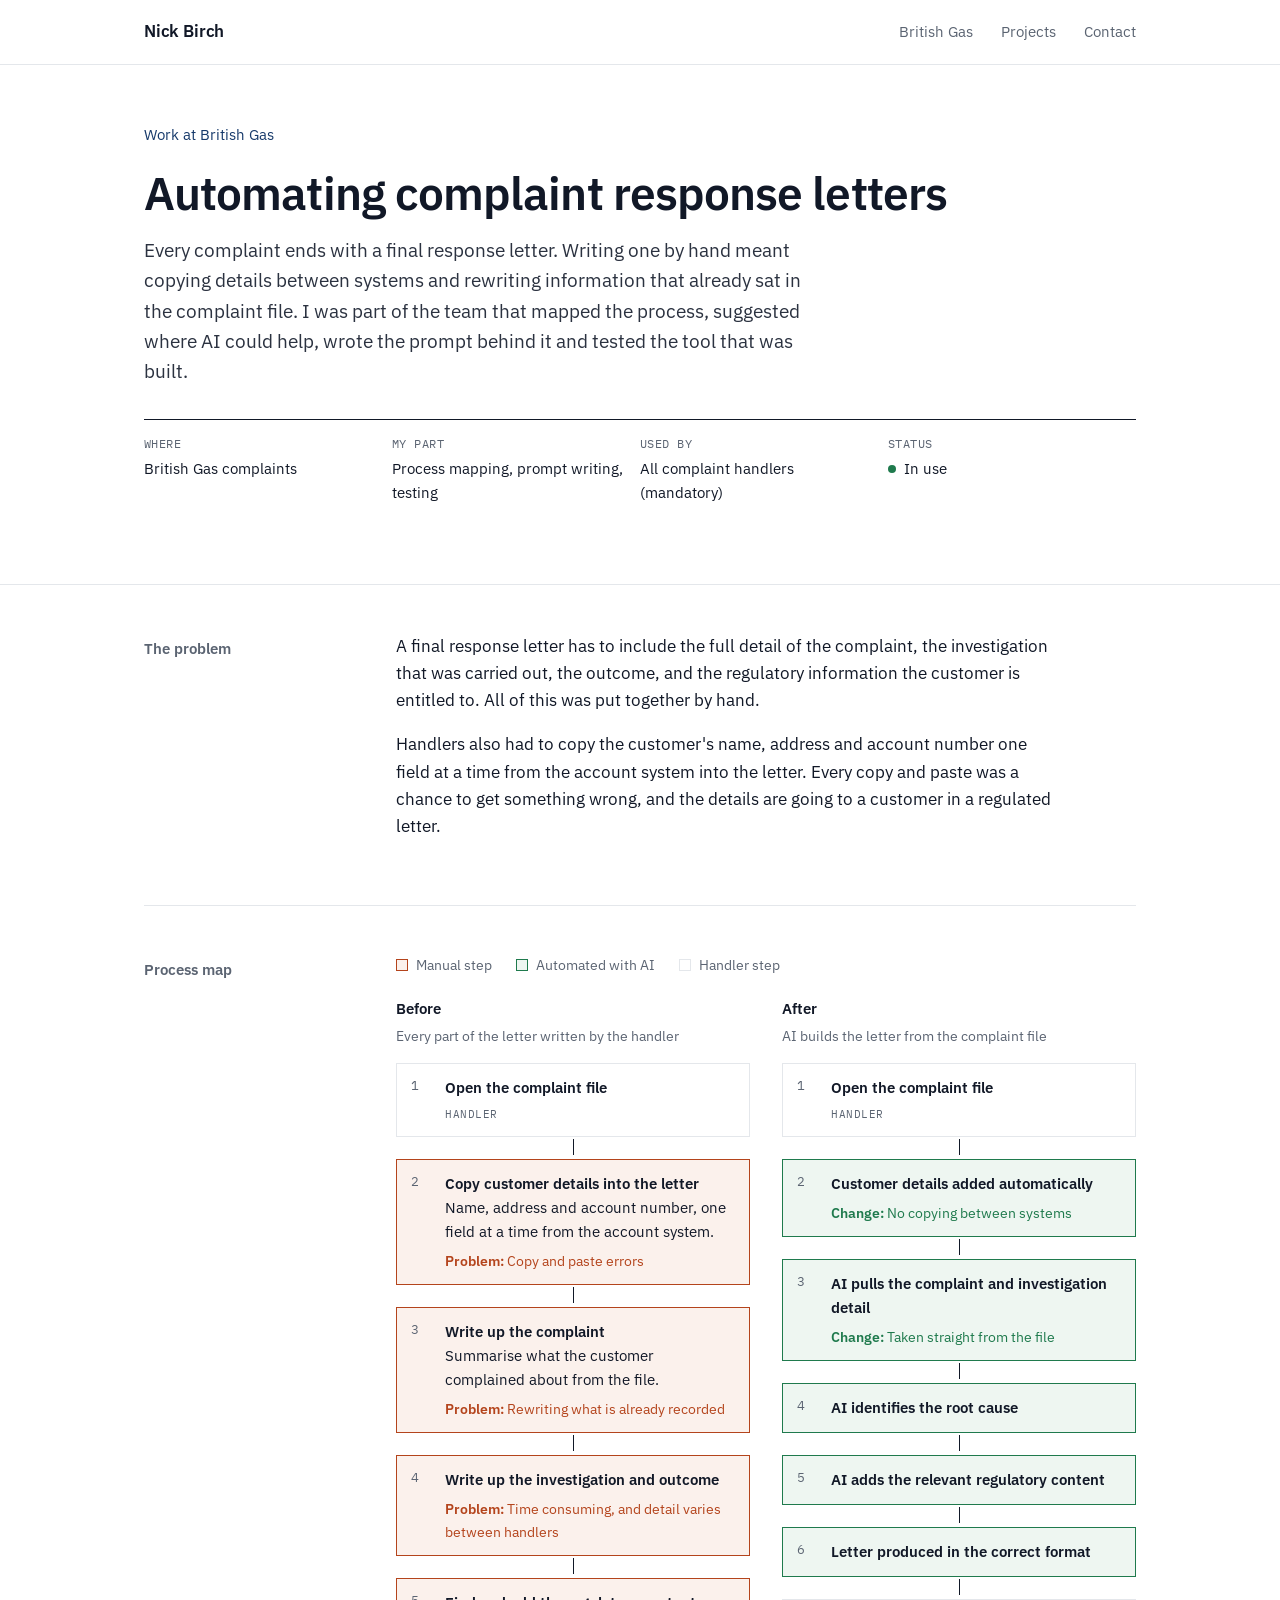
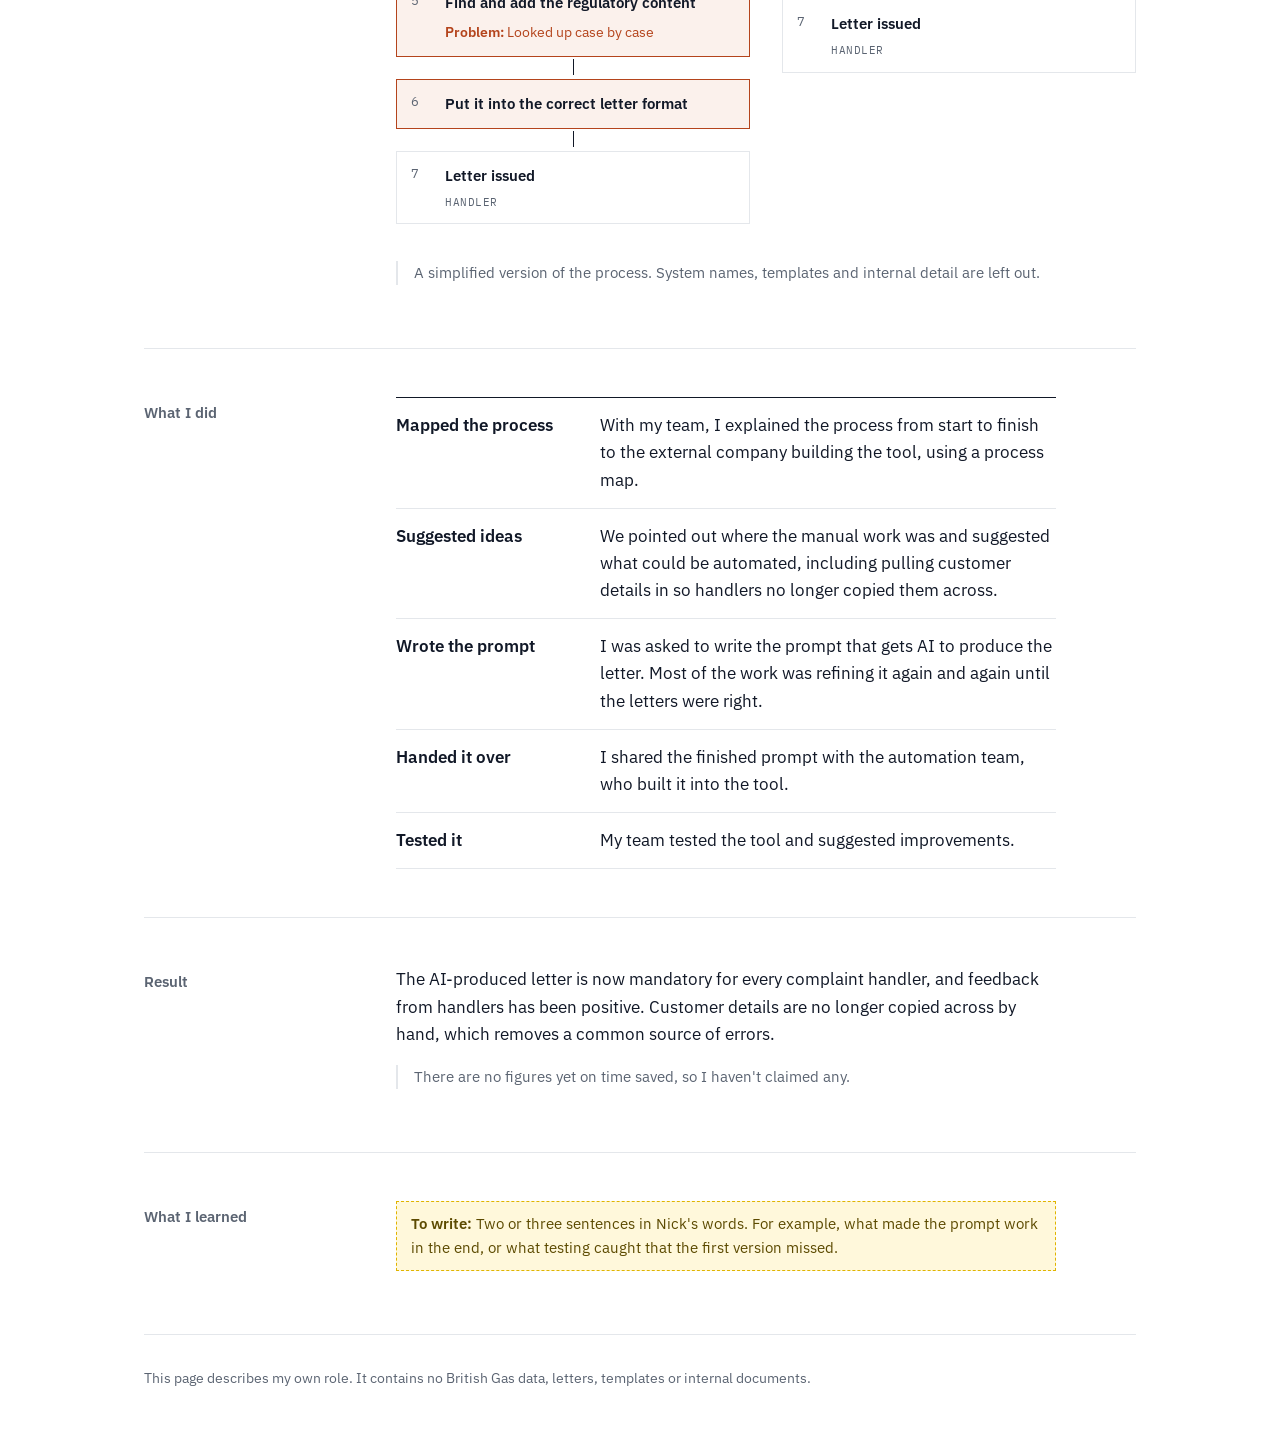
==== ai-letters.html @ 2ead0c63 "Add files via upload" ====
<!doctype html>
<html lang="en-GB">
<head>
  <meta charset="utf-8">
  <meta name="viewport" content="width=device-width, initial-scale=1">
  <title>Automating complaint response letters | Nick Birch</title>
  <meta name="description" content="How I helped map a manual complaints process at British Gas and move final response letters to an AI-assisted process that is now used by every complaint handler.">
  <link rel="preconnect" href="https://fonts.googleapis.com">
  <link rel="preconnect" href="https://fonts.gstatic.com" crossorigin>
  <link href="https://fonts.googleapis.com/css2?family=IBM+Plex+Mono:wght@400;500&family=IBM+Plex+Sans:wght@400;500;600&display=swap" rel="stylesheet">
  <link rel="stylesheet" href="styles.css">
  <link rel="stylesheet" href="process.css">
</head>
<body>

<header class="site-head">
  <div class="wrap">
    <a class="name" href="/">Nick Birch</a>
    <nav>
      <a href="/#british-gas">British Gas</a>
      <a href="/#projects">Projects</a>
      <a href="/#contact">Contact</a>
    </nav>
  </div>
</header>

<main class="case">
  <div class="case-head">
    <div class="wrap">
      <a class="back" href="/#british-gas">Work at British Gas</a>
      <h1>Automating complaint response letters</h1>
      <p class="summary">Every complaint ends with a final response letter. Writing one by hand meant copying details between systems and rewriting information that already sat in the complaint file. I was part of the team that mapped the process, suggested where AI could help, wrote the prompt behind it and tested the tool that was built.</p>
      <dl class="case-meta">
        <div><dt>Where</dt><dd>British Gas complaints</dd></div>
        <div><dt>My part</dt><dd>Process mapping, prompt writing, testing</dd></div>
        <div><dt>Used by</dt><dd>All complaint handlers (mandatory)</dd></div>
        <div><dt>Status</dt><dd class="status live">In use</dd></div>
      </dl>
    </div>
  </div>

  <div class="wrap">
    <section>
      <h2>The problem</h2>
      <div class="body">
        <p>A final response letter has to include the full detail of the complaint, the investigation that was carried out, the outcome, and the regulatory information the customer is entitled to. All of this was put together by hand.</p>
        <p>Handlers also had to copy the customer's name, address and account number one field at a time from the account system into the letter. Every copy and paste was a chance to get something wrong, and the details are going to a customer in a regulated letter.</p>
      </div>
    </section>

    <section>
      <h2>Process map</h2>
      <div class="body" style="max-width:none">
        <div class="map-intro">
          <span style="--c:var(--manual);--b:var(--manual-bg)">Manual step</span>
          <span style="--c:var(--auto);--b:var(--auto-bg)">Automated with AI</span>
          <span style="--c:var(--rule);--b:#fff">Handler step</span>
        </div>

        <div class="map">
          <div>
            <h3>Before</h3>
            <p class="lane-note">Every part of the letter written by the handler</p>
            <ol class="flow">
              <li><strong>Open the complaint file</strong><span class="who">Handler</span></li>
              <li class="manual"><strong>Copy customer details into the letter</strong>Name, address and account number, one field at a time from the account system.<span class="pain">Copy and paste errors</span></li>
              <li class="manual"><strong>Write up the complaint</strong>Summarise what the customer complained about from the file.<span class="pain">Rewriting what is already recorded</span></li>
              <li class="manual"><strong>Write up the investigation and outcome</strong><span class="pain">Time consuming, and detail varies between handlers</span></li>
              <li class="manual"><strong>Find and add the regulatory content</strong><span class="pain">Looked up case by case</span></li>
              <li class="manual"><strong>Put it into the correct letter format</strong></li>
              <li><strong>Letter issued</strong><span class="who">Handler</span></li>
            </ol>
          </div>

          <div>
            <h3>After</h3>
            <p class="lane-note">AI builds the letter from the complaint file</p>
            <ol class="flow">
              <li><strong>Open the complaint file</strong><span class="who">Handler</span></li>
              <li class="auto"><strong>Customer details added automatically</strong><span class="gain">No copying between systems</span></li>
              <li class="auto"><strong>AI pulls the complaint and investigation detail</strong><span class="gain">Taken straight from the file</span></li>
              <li class="auto"><strong>AI identifies the root cause</strong></li>
              <li class="auto"><strong>AI adds the relevant regulatory content</strong></li>
              <li class="auto"><strong>Letter produced in the correct format</strong></li>
              <li><strong>Letter issued</strong><span class="who">Handler</span></li>
            </ol>
          </div>
        </div>
        <p class="note">A simplified version of the process. System names, templates and internal detail are left out.</p>
      </div>
    </section>

    <section>
      <h2>What I did</h2>
      <div class="body">
        <ol class="steps">
          <li><b>Mapped the process</b><span>With my team, I explained the process from start to finish to the external company building the tool, using a process map.</span></li>
          <li><b>Suggested ideas</b><span>We pointed out where the manual work was and suggested what could be automated, including pulling customer details in so handlers no longer copied them across.</span></li>
          <li><b>Wrote the prompt</b><span>I was asked to write the prompt that gets AI to produce the letter. Most of the work was refining it again and again until the letters were right.</span></li>
          <li><b>Handed it over</b><span>I shared the finished prompt with the automation team, who built it into the tool.</span></li>
          <li><b>Tested it</b><span>My team tested the tool and suggested improvements.</span></li>
        </ol>
      </div>
    </section>

    <section>
      <h2>Result</h2>
      <div class="body">
        <p>The AI-produced letter is now mandatory for every complaint handler, and feedback from handlers has been positive. Customer details are no longer copied across by hand, which removes a common source of errors.</p>
        <p class="note">There are no figures yet on time saved, so I haven't claimed any.</p>
      </div>
    </section>

    <section>
      <h2>What I learned</h2>
      <div class="body">
        <p class="todo">Two or three sentences in Nick's words. For example, what made the prompt work in the end, or what testing caught that the first version missed.</p>
      </div>
    </section>
  </div>
</main>

<footer>
  <div class="wrap">This page describes my own role. It contains no British Gas data, letters, templates or internal documents.</div>
</footer>

</body>
</html>
---- styles.css ----
/* Nick Birch portfolio. One stylesheet shared by every page. */
:root {
  --bg: #ffffff;
  --ink: #111827;
  --muted: #5b6472;
  --rule: #e4e7eb;
  --soft: #f6f7f9;
  --accent: #173a6b;
  --live: #1f7a4d;
  --todo-bg: #fff8db;
  --todo-rule: #e0b400;
  --max: 1040px;
  color-scheme: light;
}

* { box-sizing: border-box; }
html { -webkit-text-size-adjust: 100%; }
body {
  margin: 0;
  background: var(--bg);
  color: var(--ink);
  font-family: "IBM Plex Sans", system-ui, -apple-system, "Segoe UI", sans-serif;
  font-size: 17px;
  line-height: 1.6;
}
a { color: var(--accent); text-decoration-thickness: 1px; text-underline-offset: 3px; }
a:hover { text-decoration-thickness: 2px; }
img { max-width: 100%; display: block; }

.wrap { max-width: var(--max); margin: 0 auto; padding: 0 24px; }
.mono { font-family: "IBM Plex Mono", ui-monospace, monospace; }

/* Header */
.site-head { border-bottom: 1px solid var(--rule); }
.site-head .wrap { display: flex; justify-content: space-between; align-items: center; height: 64px; }
.site-head .name { font-weight: 600; color: var(--ink); text-decoration: none; letter-spacing: -0.01em; }
.site-head nav { display: flex; gap: 28px; }
.site-head nav a { color: var(--muted); text-decoration: none; font-size: 15px; }
.site-head nav a:hover { color: var(--ink); }

/* Intro */
.intro { padding: 88px 0 72px; border-bottom: 1px solid var(--rule); }
.intro h1 { font-size: clamp(36px, 6vw, 56px); line-height: 1.08; letter-spacing: -0.025em; margin: 0 0 20px; font-weight: 600; }
.intro .role { font-size: 20px; color: var(--muted); margin: 0 0 28px; max-width: 40ch; }
.intro p.lead { max-width: 62ch; margin: 0 0 32px; }
.links { display: flex; flex-wrap: wrap; gap: 12px; }
.btn {
  display: inline-block; padding: 10px 18px; border: 1px solid var(--ink);
  color: var(--ink); text-decoration: none; font-size: 15px; font-weight: 500;
}
.btn.primary { background: var(--ink); color: #fff; }
.btn:hover { background: var(--accent); border-color: var(--accent); color: #fff; }

/* Sections */
section.block { padding: 72px 0; border-bottom: 1px solid var(--rule); }
.block-head { display: grid; grid-template-columns: 220px 1fr; gap: 32px; margin-bottom: 36px; }
.block-head h2 { font-size: 15px; font-weight: 600; margin: 4px 0 0; color: var(--muted); }
.block-head p { margin: 0; max-width: 60ch; }

/* Project list */
.projects { list-style: none; margin: 0; padding: 0; border-top: 1px solid var(--ink); }
.project {
  display: grid; grid-template-columns: 220px 1fr 180px; gap: 32px;
  padding: 28px 0; border-bottom: 1px solid var(--rule);
}
.project .num { font-family: "IBM Plex Mono", monospace; color: var(--muted); font-size: 14px; padding-top: 4px; }
.project h3 { margin: 0 0 8px; font-size: 21px; font-weight: 600; letter-spacing: -0.01em; }
.project h3 a { color: var(--ink); text-decoration: none; }
.project h3 a:hover { color: var(--accent); text-decoration: underline; }
.project p { margin: 0 0 10px; color: #2b3240; }
.project .more { font-size: 15px; font-weight: 500; }
.meta { font-size: 14px; color: var(--muted); }
.meta dt { font-family: "IBM Plex Mono", monospace; font-size: 12px; text-transform: uppercase; letter-spacing: 0.04em; margin-top: 4px; }
.meta dd { margin: 0 0 10px; color: var(--ink); }
.status::before { content: ""; display: inline-block; width: 8px; height: 8px; border-radius: 50%; margin-right: 8px; background: var(--muted); vertical-align: 1px; }
.status.live::before { background: var(--live); }
.status.progress::before { background: var(--todo-rule); }

/* About */
.two-col { display: grid; grid-template-columns: 220px 1fr; gap: 32px; }
.two-col p { margin: 0 0 16px; max-width: 62ch; }
.facts { display: grid; grid-template-columns: repeat(2, minmax(0, 1fr)); gap: 0 32px; margin-top: 28px; border-top: 1px solid var(--rule); }
.facts div { padding: 14px 0; border-bottom: 1px solid var(--rule); }
.facts dt { font-size: 14px; color: var(--muted); }
.facts dd { margin: 2px 0 0; }

/* Contact and footer */
.contact-list { list-style: none; padding: 0; margin: 0; }
.contact-list li { padding: 12px 0; border-bottom: 1px solid var(--rule); display: flex; gap: 24px; }
.contact-list li span { width: 110px; color: var(--muted); font-size: 15px; flex: none; }
footer { padding: 32px 0 48px; color: var(--muted); font-size: 14px; }

/* Case study pages */
.case-head { padding: 56px 0 48px; border-bottom: 1px solid var(--rule); }
.back { font-size: 15px; text-decoration: none; }
.case-head h1 { font-size: clamp(32px, 5vw, 46px); line-height: 1.1; letter-spacing: -0.02em; margin: 20px 0 16px; font-weight: 600; }
.case-head .summary { font-size: 19px; color: #2b3240; max-width: 60ch; margin: 0 0 32px; }
.case-meta { display: grid; grid-template-columns: repeat(4, minmax(0, 1fr)); border-top: 1px solid var(--ink); }
.case-meta div { padding: 14px 16px 14px 0; }
.case-meta dt { font-family: "IBM Plex Mono", monospace; font-size: 12px; text-transform: uppercase; letter-spacing: 0.04em; color: var(--muted); }
.case-meta dd { margin: 4px 0 0; font-size: 15px; }
.case section { display: grid; grid-template-columns: 220px 1fr; gap: 32px; padding: 48px 0; border-bottom: 1px solid var(--rule); }
.case section h2 { font-size: 15px; font-weight: 600; color: var(--muted); margin: 4px 0 0; }
.case section .body { max-width: 66ch; }
.case section .body > :first-child { margin-top: 0; }
.case ol.findings { padding: 0; margin: 0; list-style: none; counter-reset: f; }
.case ol.findings li { counter-increment: f; display: grid; grid-template-columns: 40px 1fr; padding: 16px 0; border-bottom: 1px solid var(--rule); }
.case ol.findings li:first-child { padding-top: 0; }
.case ol.findings li::before { content: counter(f, decimal-leading-zero); font-family: "IBM Plex Mono", monospace; color: var(--muted); font-size: 14px; padding-top: 2px; }
.case table { border-collapse: collapse; width: 100%; font-size: 15px; }
.case th, .case td { text-align: left; padding: 10px 12px 10px 0; border-bottom: 1px solid var(--rule); vertical-align: top; }
.case th { font-weight: 600; border-bottom-color: var(--ink); }
.shot { border: 1px solid var(--rule); background: var(--soft); aspect-ratio: 16 / 9; display: grid; place-items: center; color: var(--muted); font-size: 15px; margin: 0 0 12px; }
figure { margin: 0 0 28px; }
figcaption { font-size: 14px; color: var(--muted); }
.note { font-size: 15px; color: var(--muted); border-left: 2px solid var(--rule); padding-left: 16px; }

/* Placeholders Nick still needs to write. Delete the element once replaced. */
.todo { background: var(--todo-bg); border: 1px dashed var(--todo-rule); padding: 10px 14px; font-size: 15px; color: #5c4a00; }
.todo::before { content: "To write: "; font-weight: 600; }

/* Mobile */
@media (max-width: 820px) {
  body { font-size: 16px; }
  .wrap { padding: 0 16px; }
  .site-head nav { gap: 18px; }
  .intro { padding: 56px 0 48px; }
  section.block { padding: 48px 0; }
  .block-head, .two-col, .project, .case section { grid-template-columns: 1fr; gap: 12px; }
  .project { gap: 8px; }
  .facts { grid-template-columns: 1fr; }
  .case-meta { grid-template-columns: repeat(2, minmax(0, 1fr)); }
  .contact-list li { flex-direction: column; gap: 2px; }
}
.two-col > h2 { font-size: 15px; font-weight: 600; color: var(--muted); margin: 4px 0 0; }
---- process.css ----
/* Extra styles for the process map page. Loaded after styles.css. */
:root {
  --manual: #b4441c;
  --manual-bg: #fbf1ec;
  --auto: #1f7a4d;
  --auto-bg: #eef6f1;
}

.map-intro { display: flex; flex-wrap: wrap; gap: 8px 24px; font-size: 14px; color: var(--muted); margin: 0 0 20px; }
.map-intro span::before { content: ""; display: inline-block; width: 10px; height: 10px; margin-right: 8px; vertical-align: -1px; border: 1px solid var(--c); background: var(--b); }

.map { display: grid; grid-template-columns: repeat(2, minmax(0, 1fr)); gap: 32px; }
.map h3 { font-size: 15px; font-weight: 600; margin: 0 0 4px; }
.map .lane-note { font-size: 14px; color: var(--muted); margin: 0 0 16px; }

.flow { list-style: none; margin: 0; padding: 0; counter-reset: s; }
.flow li {
  counter-increment: s; position: relative;
  border: 1px solid var(--rule); background: #fff;
  padding: 12px 14px 12px 48px; margin: 0 0 22px; font-size: 15px;
}
.flow li::before {
  content: counter(s); position: absolute; left: 14px; top: 12px;
  font-family: "IBM Plex Mono", monospace; font-size: 13px; color: var(--muted);
}
.flow li:not(:last-child)::after {
  content: ""; position: absolute; left: 50%; bottom: -19px;
  width: 1px; height: 16px; background: var(--ink);
}
.flow li strong { display: block; font-weight: 600; }
.flow li .who { display: block; font-family: "IBM Plex Mono", monospace; font-size: 11px; text-transform: uppercase; letter-spacing: 0.05em; margin-top: 6px; color: var(--muted); }
.flow li.manual { border-color: var(--manual); background: var(--manual-bg); }
.flow li.auto { border-color: var(--auto); background: var(--auto-bg); }
.flow li .pain { display: block; font-size: 14px; color: var(--manual); margin-top: 6px; }
.flow li .pain::before { content: "Problem: "; font-weight: 600; }
.flow li .gain { display: block; font-size: 14px; color: var(--auto); margin-top: 6px; }
.flow li .gain::before { content: "Change: "; font-weight: 600; }

.steps { list-style: none; margin: 0; padding: 0; border-top: 1px solid var(--ink); }
.steps li { display: grid; grid-template-columns: 180px 1fr; gap: 24px; padding: 14px 0; border-bottom: 1px solid var(--rule); }
.steps li b { font-weight: 600; }

@media (max-width: 820px) {
  .map { grid-template-columns: 1fr; gap: 40px; }
  .steps li { grid-template-columns: 1fr; gap: 4px; }
}
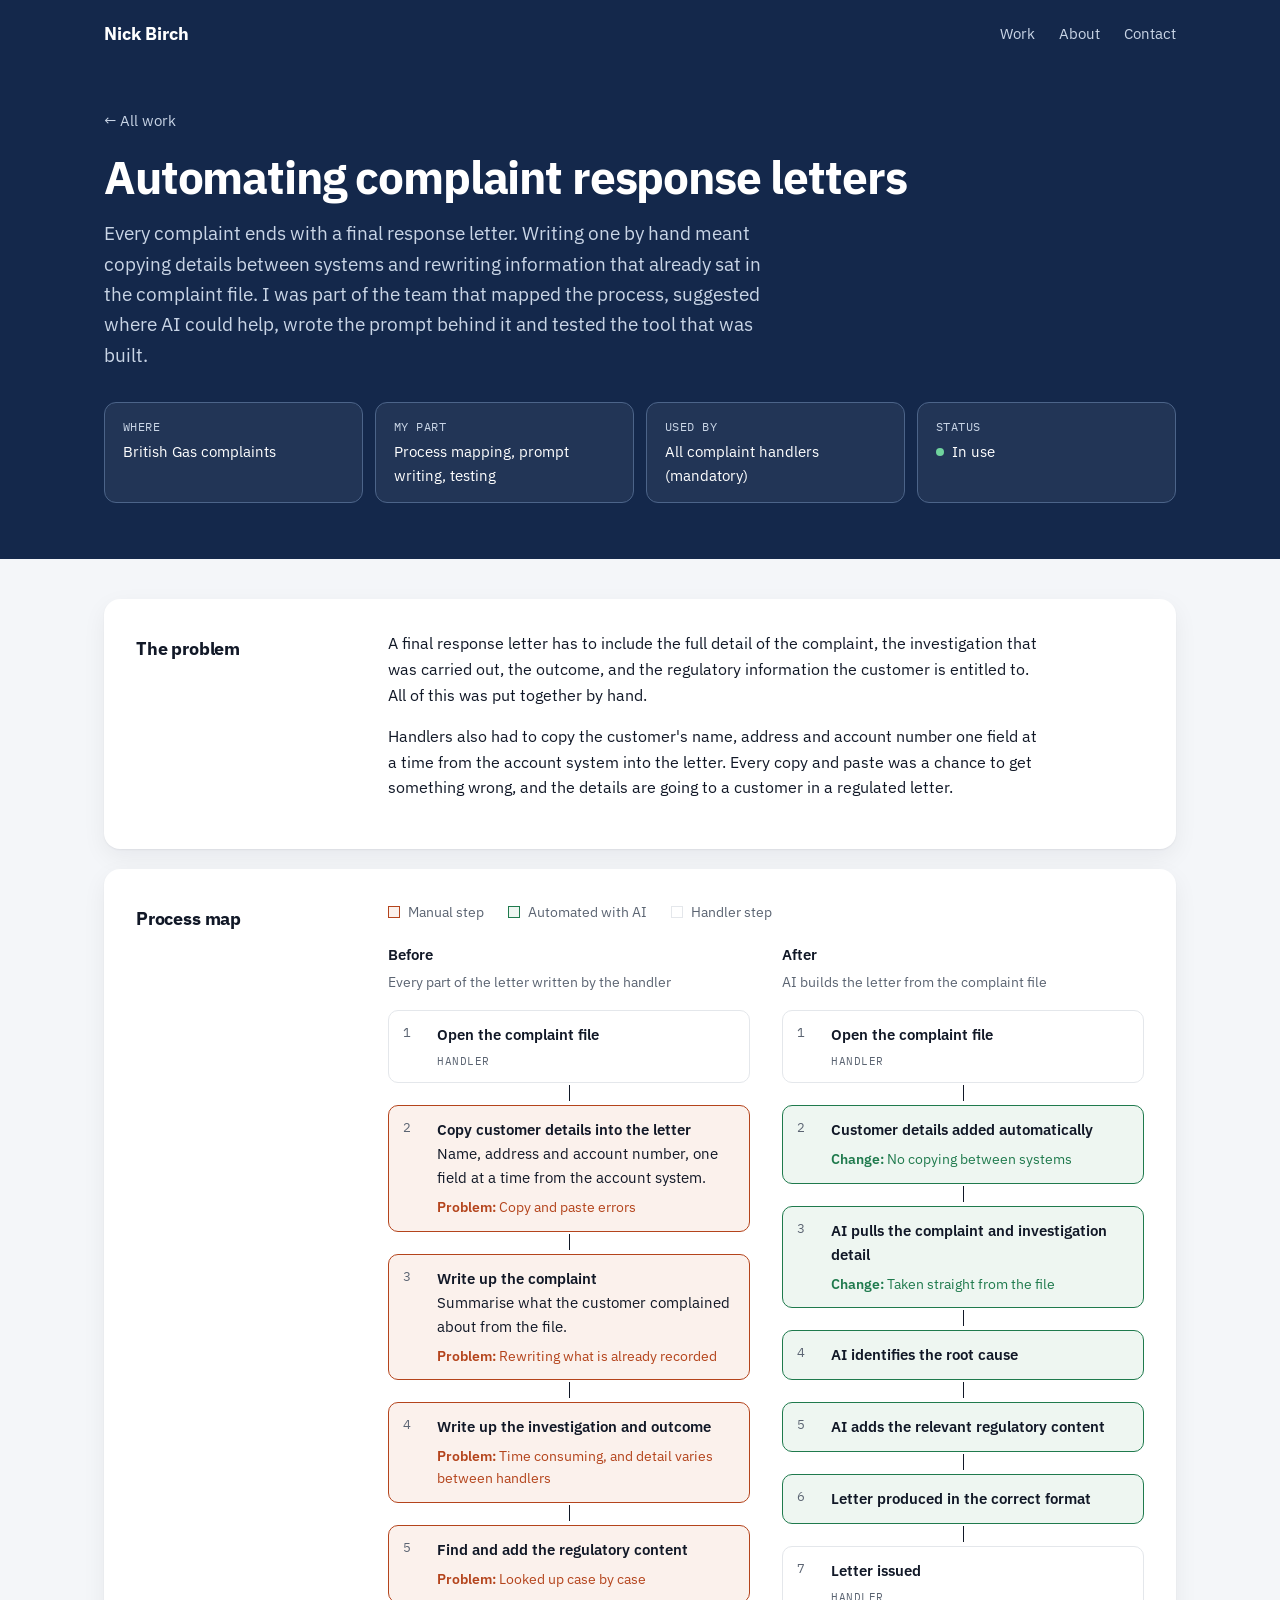
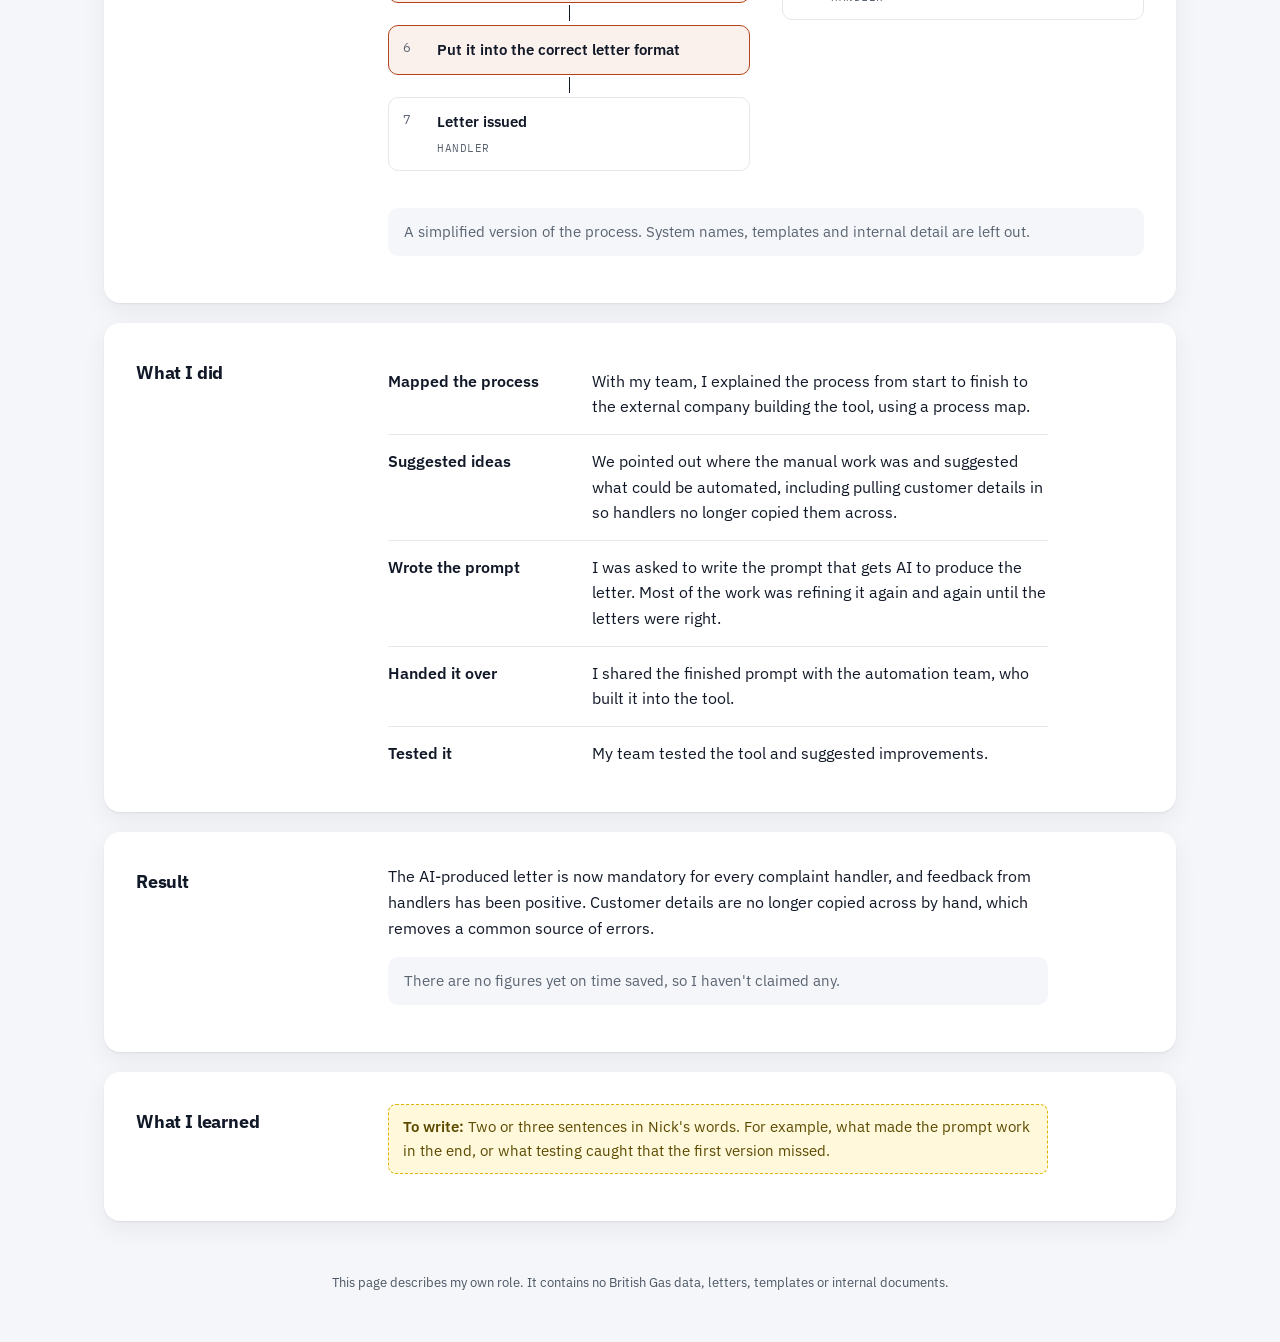
==== commit 71717838: "Add files via upload" ====
--- a/ai-letters.html
+++ b/ai-letters.html
@@ -7,27 +7,25 @@
   <meta name="description" content="How I helped map a manual complaints process at British Gas and move final response letters to an AI-assisted process that is now used by every complaint handler.">
   <link rel="preconnect" href="https://fonts.googleapis.com">
   <link rel="preconnect" href="https://fonts.gstatic.com" crossorigin>
-  <link href="https://fonts.googleapis.com/css2?family=IBM+Plex+Mono:wght@400;500&family=IBM+Plex+Sans:wght@400;500;600&display=swap" rel="stylesheet">
+  <link href="https://fonts.googleapis.com/css2?family=IBM+Plex+Mono:wght@400;500&family=IBM+Plex+Sans:wght@400;500;600;700&display=swap" rel="stylesheet">
   <link rel="stylesheet" href="styles.css">
   <link rel="stylesheet" href="process.css">
+  <link rel="stylesheet" href="theme.css">
 </head>
-<body>
+<body class="sub">
 
-<header class="site-head">
-  <div class="wrap">
+<div class="band">
+  <header class="wrap top">
     <a class="name" href="/">Nick Birch</a>
     <nav>
-      <a href="/#british-gas">British Gas</a>
-      <a href="/#projects">Projects</a>
+      <a href="/#work">Work</a>
+      <a href="/#about">About</a>
       <a href="/#contact">Contact</a>
     </nav>
-  </div>
-</header>
-
-<main class="case">
+  </header>
   <div class="case-head">
     <div class="wrap">
-      <a class="back" href="/#british-gas">Work at British Gas</a>
+      <a class="back" href="/#work">All work</a>
       <h1>Automating complaint response letters</h1>
       <p class="summary">Every complaint ends with a final response letter. Writing one by hand meant copying details between systems and rewriting information that already sat in the complaint file. I was part of the team that mapped the process, suggested where AI could help, wrote the prompt behind it and tested the tool that was built.</p>
       <dl class="case-meta">
@@ -38,7 +36,9 @@
       </dl>
     </div>
   </div>
+</div>
 
+<main class="case">
   <div class="wrap">
     <section>
       <h2>The problem</h2>
--- a/theme.css
+++ b/theme.css
@@ -0,0 +1,92 @@
+/* Case study and dashboard pages. Loaded last, after styles.css and any page stylesheet.
+   Matches the homepage: navy header band, grey ground, white cards. */
+:root {
+  --navy: #14284b;
+  --navy-line: #4c6489;
+  --navy-soft: #c9d5e6;
+  --ground: #f4f6f9;
+  --shadow: 0 1px 2px rgba(17, 24, 39, 0.06), 0 8px 24px rgba(17, 24, 39, 0.06);
+  --accent: #14284b;
+  --ink: #111827;
+}
+
+body.sub { background: var(--ground); font-size: 16px; }
+.sub .wrap { max-width: 1120px; }
+
+/* Header band */
+.sub .band { background: var(--navy); color: #fff; }
+.sub .band .top { display: flex; flex-wrap: wrap; align-items: center; justify-content: space-between; gap: 12px; min-height: 68px; }
+.sub .band .name { color: #fff; font-weight: 700; font-size: 18px; text-decoration: none; }
+.sub .band nav { display: flex; flex-wrap: wrap; gap: 24px; }
+.sub .band nav a { color: var(--navy-soft); text-decoration: none; font-size: 15px; }
+.sub .band nav a:hover { color: #fff; }
+
+.sub .case-head { border: 0; padding: 40px 0 56px; }
+.sub .back { color: var(--navy-soft); font-size: 15px; text-decoration: none; }
+.sub .back::before { content: "\2190  "; }
+.sub .back:hover { color: #fff; }
+.sub .case-head h1 { color: #fff; font-weight: 700; letter-spacing: -0.025em; margin: 18px 0 16px; }
+.sub .case-head .summary { color: var(--navy-soft); }
+.sub .case-meta { border: 0; display: flex; flex-wrap: wrap; gap: 12px; margin: 0; }
+.sub .case-meta div { flex: 1 1 200px; padding: 14px 18px; border: 1px solid var(--navy-line); border-radius: 12px; background: rgba(255, 255, 255, 0.06); }
+.sub .case-meta dt { color: var(--navy-soft); }
+.sub .case-meta dd { color: #fff; }
+.sub .case-meta .status::before { background: #6fd39d; }
+
+/* Content sits on the ground as cards */
+.sub main.case > .wrap:first-child { padding-top: 40px; }
+.sub main.case > .wrap { padding-bottom: 24px; }
+.sub .case section {
+  background: #fff; border: 0; border-radius: 16px; box-shadow: var(--shadow);
+  padding: 32px; margin: 0 0 20px;
+}
+.sub .case section h2 { font-size: 18px; font-weight: 700; color: var(--ink); letter-spacing: -0.01em; }
+.sub .note { border-left: 0; padding: 12px 16px; background: var(--ground); border-radius: 10px; }
+.sub .todo { border-radius: 8px; }
+
+/* Process map */
+.sub .flow li { border-radius: 10px; }
+.sub .steps { border-top: 0; }
+.sub .steps li:last-child { border-bottom: 0; }
+
+/* Dashboards */
+.sub .dash { border: 0; padding: 40px 0 8px; }
+.sub .dash-bar h2 { font-size: 26px; font-weight: 700; letter-spacing: -0.015em; }
+.sub .kpis, .sub .kpis.six, .sub .kpis.four { border: 0; display: grid; grid-template-columns: repeat(auto-fit, minmax(128px, 1fr)); gap: 14px; margin-bottom: 24px; }
+.sub .kpi, .sub .kpi + .kpi { padding: 18px; border: 0; background: #fff; border-radius: 14px; box-shadow: var(--shadow); }
+.sub .kpi .value { font-weight: 700; }
+.sub .panel { background: #fff; border-radius: 16px; box-shadow: var(--shadow); padding: 24px; margin-bottom: 20px; min-width: 0; }
+.sub .grid-2 { gap: 20px; }
+.sub .grid-2 > .panel { margin-bottom: 0; }
+.sub .grid-2 { margin-bottom: 20px; }
+.sub .seg { border-radius: 8px; overflow: hidden; border-color: #d5dbe3; }
+.sub .seg button[aria-pressed="true"] { background: var(--navy); }
+.sub .loader { border: 0; border-radius: 10px; background: var(--ground); }
+.sub .table-tools input, .sub .table-tools select, .sub .picker { border-radius: 8px; border-color: #d5dbe3; }
+.sub .vtable-wrap { border-top: 0; }
+.sub .vtable th { border-bottom-color: #c9d0d9; }
+.sub .tip { border-color: #d5dbe3; border-radius: 10px; box-shadow: var(--shadow); }
+.sub .chart .event text { fill: var(--navy); }
+
+/* E-commerce extras */
+.sub .realbox { border: 0; gap: 20px; margin: 0 0 40px; }
+.sub .realbox > div, .sub .realbox > div + div { background: #fff; border: 0; border-radius: 16px; box-shadow: var(--shadow); padding: 24px; }
+.sub .story { border-top: 0; padding-top: 24px; margin-top: 8px; }
+.sub .story > h2 { font-size: 24px; font-weight: 700; }
+.sub .tag { border: 0; border-radius: 999px; padding: 3px 10px; font-family: "IBM Plex Sans", system-ui, sans-serif; font-size: 12px; font-weight: 600; text-transform: none; letter-spacing: 0; }
+.sub .tag.real { background: #e3f3ea; color: #17643d; }
+.sub .tag.madeup { background: #eceef1; color: #4a5260; }
+
+.sub footer { padding: 8px 0 48px; color: #4b5563; font-size: 13px; text-align: center; }
+.sub footer a { color: var(--navy); }
+
+@media (max-width: 820px) {
+  .sub .case-head { padding: 28px 0 40px; }
+  .sub .band nav { gap: 18px; }
+  .sub .case section { padding: 22px; }
+  .sub .panel { padding: 18px; }
+  .sub .kpis, .sub .kpis.six, .sub .kpis.four { grid-template-columns: repeat(2, minmax(0, 1fr)); }
+  .sub .kpi, .sub .kpi + .kpi, .sub .kpi:nth-child(even) { padding: 14px; border: 0; }
+  .sub .grid-2 > .panel { margin-bottom: 0; }
+  .sub .realbox { grid-template-columns: 1fr; }
+}
